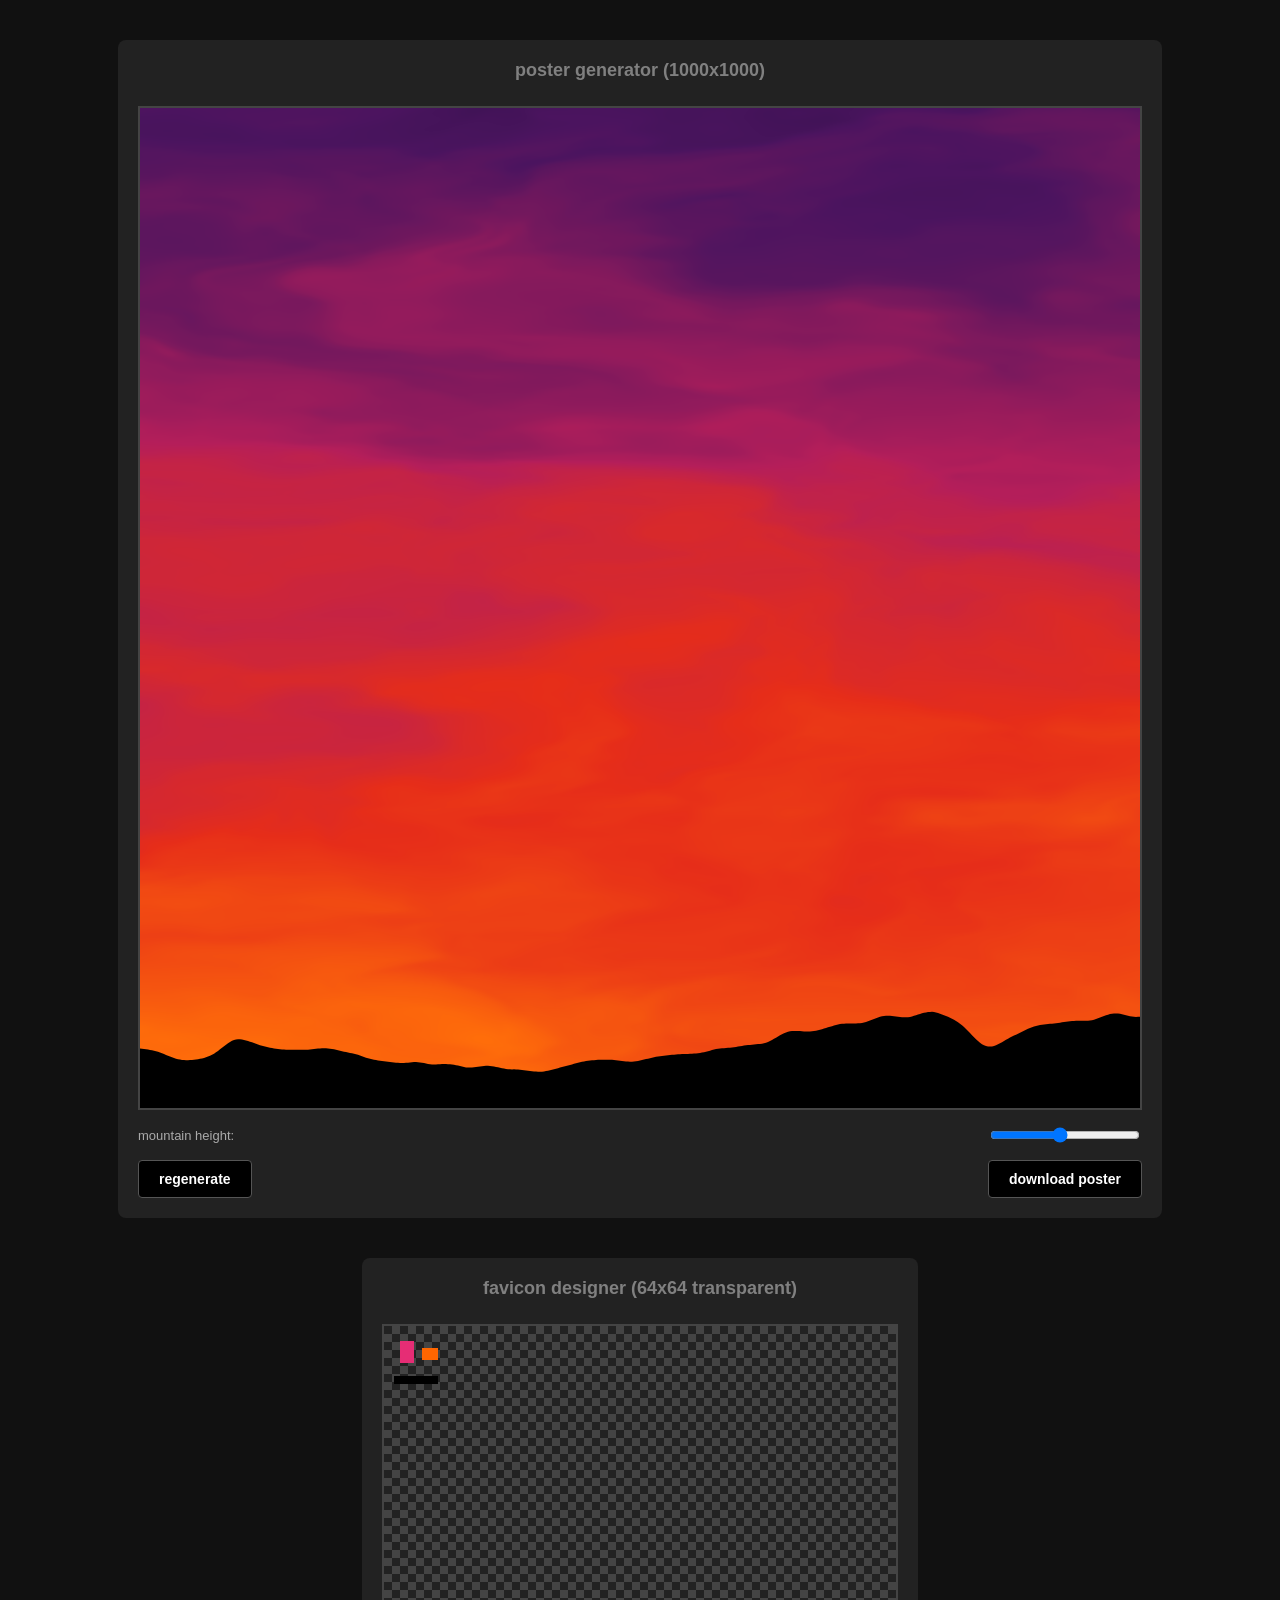
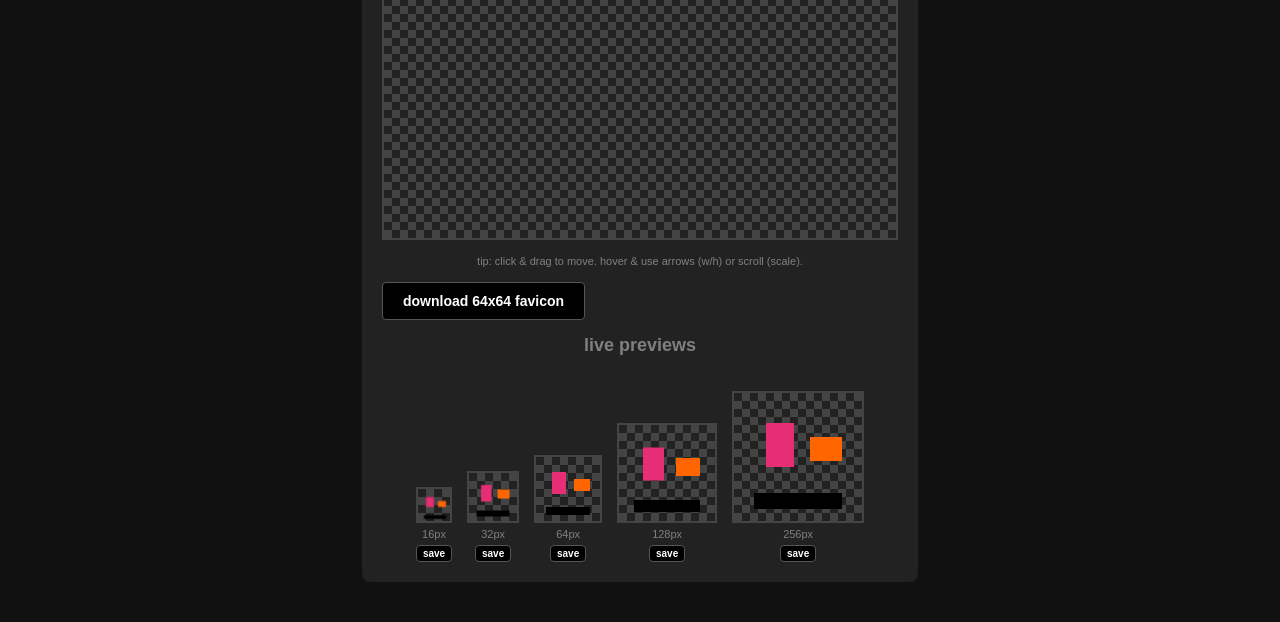
==== poster.html @ cf40ea40 "add: poster" ====
<!DOCTYPE html>
<html lang="en">
<head>
    <meta charset="utf-8" />
    <meta name="viewport" content="width=device-width, initial-scale=1.0" />
    <title>#808080 - poster & favicon playground</title>
    <style>
        html, body {
            margin: 0;
            padding: 20px;
            background-color: #111111;
            color: #ffffff;
            font-family: sans-serif;
        }

        .playground-container {
            display: flex;
            flex-wrap: wrap;
            gap: 40px;
            justify-content: center;
        }

        .tool-box {
            background-color: #222222;
            padding: 20px;
            border-radius: 8px;
            display: flex;
            flex-direction: column;
            align-items: center;
            gap: 15px;
        }

        h2 {
            margin: 0 0 10px 0;
            font-size: 18px;
            text-transform: lowercase;
            color: #808080;
        }

        canvas {
            display: block;
            border: 2px solid #444444;
            background-color: #000000;
        }

        /* Chessboard transparency pattern for favicon workspace */
        .chess-canvas {
            background-image: linear-gradient(45deg, #444 25%, transparent 25%), 
                              linear-gradient(-45deg, #444 25%, transparent 25%), 
                              linear-gradient(45deg, transparent 75%, #444 75%), 
                              linear-gradient(-45deg, transparent 75%, #444 75%);
            background-size: 16px 16px;
            background-position: 0 0, 0 8px, 8px -8px, -8px 0px;
            background-color: #222;
        }

        .controls-row {
            display: flex;
            gap: 10px;
            align-items: center;
            width: 100%;
            justify-content: space-between;
        }

        label {
            font-size: 13px;
            text-transform: lowercase;
            color: #aaaaaa;
        }

        input[type="range"] {
            width: 150px;
        }

        .action-btn {
            background-color: #000000;
            color: #ffffff;
            border: 1px solid #555555;
            padding: 10px 20px;
            font-size: 14px;
            font-weight: bold;
            cursor: pointer;
            text-transform: lowercase;
            border-radius: 4px;
            transition: background-color 0.2s;
        }

        .action-btn:hover {
            background-color: #333333;
        }

        .previews-grid {
            display: flex;
            gap: 15px;
            align-items: flex-end;
            flex-wrap: wrap;
            justify-content: center;
            margin-top: 10px;
        }

        .preview-item {
            display: flex;
            flex-direction: column;
            align-items: center;
            gap: 5px;
            font-size: 11px;
            color: #808080;
        }
    </style>
</head>
<body>
    <div class="playground-container">
        
        <!-- POSTER TOOL -->
        <div class="tool-box">
            <h2>poster generator (1000x1000)</h2>
            <canvas id="poster-canvas" width="1000" height="1000"></canvas>
            
            <div class="controls-row">
                <label for="mountain-slider">mountain height:</label>
                <input id="mountain-slider" type="range" min="0.02" max="0.30" step="0.01" value="0.15" />
            </div>

            <div class="controls-row">
                <button id="regen-poster-btn" class="action-btn" type="button">regenerate</button>
                <button id="download-poster-btn" class="action-btn" type="button">download poster</button>
            </div>
        </div>

        <!-- FAVICON TOOL -->
        <div class="tool-box">
            <h2>favicon designer (64x64 transparent)</h2>
            <canvas id="favicon-canvas" class="chess-canvas" width="512" height="512" style="width: 512px; height: 512px;"></canvas>
            <div style="font-size: 11px; color: #808080; text-transform: lowercase;">
                tip: click & drag to move. hover & use arrows (w/h) or scroll (scale).
            </div>

            <div class="controls-row">
                <button id="download-favicon-btn" class="action-btn" type="button">download 64x64 favicon</button>
            </div>

            <h2>live previews</h2>
            <div class="previews-grid">
                <div class="preview-item">
                    <canvas id="prev-16" width="16" height="16" class="chess-canvas" style="width: 32px; height: 32px;"></canvas>
                    <span>16px</span>
                    <button class="action-btn" style="padding: 2px 6px; font-size: 10px;" onclick="downloadSpecificSize(16)">save</button>
                </div>
                <div class="preview-item">
                    <canvas id="prev-32" width="32" height="32" class="chess-canvas" style="width: 48px; height: 48px;"></canvas>
                    <span>32px</span>
                    <button class="action-btn" style="padding: 2px 6px; font-size: 10px;" onclick="downloadSpecificSize(32)">save</button>
                </div>
                <div class="preview-item">
                    <canvas id="prev-64" width="64" height="64" class="chess-canvas" style="width: 64px; height: 64px;"></canvas>
                    <span>64px</span>
                    <button class="action-btn" style="padding: 2px 6px; font-size: 10px;" onclick="downloadSpecificSize(64)">save</button>
                </div>
                <div class="preview-item">
                    <canvas id="prev-128" width="128" height="128" class="chess-canvas" style="width: 96px; height: 96px;"></canvas>
                    <span>128px</span>
                    <button class="action-btn" style="padding: 2px 6px; font-size: 10px;" onclick="downloadSpecificSize(128)">save</button>
                </div>
                <div class="preview-item">
                    <canvas id="prev-256" width="256" height="256" class="chess-canvas" style="width: 128px; height: 128px;"></canvas>
                    <span>256px</span>
                    <button class="action-btn" style="padding: 2px 6px; font-size: 10px;" onclick="downloadSpecificSize(256)">save</button>
                </div>
            </div>
        </div>

    </div>

    <script>
        'use strict';

        // ==========================================
        // CONSTANTS & CONFIGURATION
        // ==========================================

        const MATH_HALF = 0.5;
        const POSTER_WIDTH = 1000;
        const POSTER_HEIGHT = 1000;
        const FAVICON_SIZE = 64;
        
        const TABLE_SIZE = 256;
        const TABLE_MASK = 255;
        const NOISE_OCTAVES = 5;
        const NOISE_PERSISTENCE = 0.5;
        const NOISE_LACUNARITY = 2.0;

        const SCALE_X = 0.0015;
        const SCALE_Y = 0.005;
        const WARP_STRENGTH_X = 2.0;
        const WARP_STRENGTH_Y = 1.0;
        const WARP_OFFSET = 5.2;

        const PALETTE = [
            { r: 20,  g: 15,  b: 50  },
            { r: 75,  g: 20,  b: 95  },
            { r: 180, g: 30,  b: 90  },
            { r: 230, g: 45,  b: 25  },
            { r: 255, g: 110, b: 10  },
            { r: 255, g: 195, b: 20  }
        ];
        const PALETTE_OFFSET = 1;
        const RGB_ALPHA_OPAQUE = 255;
        const PIXEL_DATA_STEP = 4;
        const SILHOUETTE_COLOR = '#000000';
        const SILHOUETTE_OCTAVES = 4;
        const MOUNTAIN_STEP = 2;

        // Interaction Constants
        const ARROW_STEP = 1;
        const WHEEL_SCALE_FACTOR = 1.05;
        const MIN_RECT_DIM = 2;

        // Runtime Global State
        let currentPosterSeed = 133799;
        let faviconRectangles = [];
        let selectedRectIndex = -1;
        let isDragging = false;
        let dragOffsetX = 0;
        let dragOffsetY = 0;

        // ==========================================
        // UTILITIES & NOISE GENERATOR
        // ==========================================

        const getSeededRandom = (seedValue) => {
            let t = seedValue += 0x6D2B79F5;
            t = Math.imul(t ^ t >>> 15, t | 1);
            t ^= t + Math.imul(t ^ t >>> 7, t | 61);
            return ((t ^ t >>> 14) >>> 0) / 4294967296;
        };

        const getSeededFloat = (seedValue, min, max) => {
            return getSeededRandom(seedValue) * (max - min) + min;
        };

        const lerp = (a, b, t) => {
            return a + (b - a) * t;
        };

        const smoothstep = (t) => {
            return t * t * (3 - 2 * t);
        };

        const noise2D = (x, y, seed) => {
            const xi = Math.floor(x);
            const yi = Math.floor(y);
            const xf = x - xi;
            const yf = y - yi;
            
            const hash = (px, py) => {
                let s = Math.imul(px, 374761393) + Math.imul(py, 668265261) + Math.imul(seed, 14469);
                return getSeededRandom(s);
            };

            const c00 = hash(xi, yi);
            const c10 = hash(xi + 1, yi);
            const c01 = hash(xi, yi + 1);
            const c11 = hash(xi + 1, yi + 1);
            
            const sx = smoothstep(xf);
            const sy = smoothstep(yf);
            
            const nx0 = lerp(c00, c10, sx);
            const nx1 = lerp(c01, c11, sx);
            
            return lerp(nx0, nx1, sy);
        };

        const fbm = (x, y, octaves, seed) => {
            let total = 0;
            let amplitude = 1.0;
            let frequency = 1.0;
            let maxValue = 0;
            
            for (let i = 0; i < octaves; i++) {
                total += noise2D(x * frequency, y * frequency, seed + i) * amplitude;
                maxValue += amplitude;
                amplitude *= NOISE_PERSISTENCE;
                frequency *= NOISE_LACUNARITY;
            }
            
            return total / maxValue;
        };

        const getColorForValue = (value) => {
            const clamped = Math.max(0, Math.min(1, value));
            const maxIndex = PALETTE.length - PALETTE_OFFSET;
            const scaledValue = clamped * maxIndex;
            const index1 = Math.floor(scaledValue);
            const index2 = Math.min(index1 + PALETTE_OFFSET, maxIndex);
            const blend = scaledValue - index1;
            const c1 = PALETTE[index1];
            const c2 = PALETTE[index2];
            
            return {
                r: lerp(c1.r, c2.r, blend),
                g: lerp(c1.g, c2.g, blend),
                b: lerp(c1.b, c2.b, blend)
            };
        };

        // ==========================================
        // POSTER GENERATION LOGIC
        // ==========================================

        const drawPoster = () => {
            const canvas = document.getElementById('poster-canvas');
            const ctx = canvas.getContext('2d');
            const slider = document.getElementById('mountain-slider');
            const mountainRatio = parseFloat(slider.value);

            const imageData = ctx.createImageData(POSTER_WIDTH, POSTER_HEIGHT);
            const data = imageData.data;
            
            const offsetX = getSeededFloat(currentPosterSeed + 1, 0, 1000);
            const offsetY = getSeededFloat(currentPosterSeed + 2, 0, 1000);
            
            for (let y = 0; y < POSTER_HEIGHT; y++) {
                const normalizedY = y / POSTER_HEIGHT;
                
                for (let x = 0; x < POSTER_WIDTH; x++) {
                    const nx = (x + offsetX) * SCALE_X;
                    const ny = (y + offsetY) * SCALE_Y;
                    
                    const warp1 = fbm(nx, ny, NOISE_OCTAVES, currentPosterSeed + 10);
                    const warp2 = fbm(nx + WARP_OFFSET, ny + WARP_OFFSET, NOISE_OCTAVES, currentPosterSeed + 20);
                    
                    const distortedX = nx + (warp1 * WARP_STRENGTH_X);
                    const distortedY = ny + (warp2 * WARP_STRENGTH_Y);
                    
                    const noiseVal = fbm(distortedX, distortedY, NOISE_OCTAVES, currentPosterSeed + 30);
                    const finalValue = (noiseVal * 0.4) + (normalizedY * 0.6);
                    
                    const color = getColorForValue(finalValue);
                    const pixelIndex = (y * POSTER_WIDTH + x) * PIXEL_DATA_STEP;
                    
                    data[pixelIndex] = color.r;
                    data[pixelIndex + 1] = color.g;
                    data[pixelIndex + 2] = color.b;
                    data[pixelIndex + 3] = RGB_ALPHA_OPAQUE;
                }
            }
            
            ctx.putImageData(imageData, 0, 0);

            // Draw Silhouette
            const maxMountainHeight = POSTER_HEIGHT * mountainRatio;
            const mountainSeed = getSeededFloat(currentPosterSeed + 40, 0, 1000);
            
            ctx.beginPath();
            ctx.moveTo(0, POSTER_HEIGHT);
            
            for (let x = 0; x <= POSTER_WIDTH; x += MOUNTAIN_STEP) {
                const nx = x * 0.005;
                const noiseVal = fbm(nx + mountainSeed, mountainSeed, SILHOUETTE_OCTAVES, currentPosterSeed + 50);
                const yOffset = noiseVal * maxMountainHeight;
                const yPos = POSTER_HEIGHT - yOffset;
                ctx.lineTo(x, yPos);
            }
            
            ctx.lineTo(POSTER_WIDTH, POSTER_HEIGHT);
            ctx.closePath();
            ctx.fillStyle = SILHOUETTE_COLOR;
            ctx.fill();
        };

        // ==========================================
        // FAVICON DESIGNER LOGIC
        // ==========================================

        const initFaviconRectangles = () => {
            faviconRectangles = [
                { x: 10, y: 50, w: 44, h: 8, color: '#000000' },
                { x: 16, y: 15, w: 14, h: 22, color: '#e62d75' },
                { x: 38, y: 22, w: 16, h: 12, color: '#ff6600' }
            ];
        };

        const drawFaviconPlayground = () => {
            const canvas = document.getElementById('favicon-canvas');
            const ctx = canvas.getContext('2d');
            
            ctx.clearRect(0, 0, FAVICON_SIZE, FAVICON_SIZE);

            for (let i = 0; i < faviconRectangles.length; i++) {
                const rect = faviconRectangles[i];
                ctx.fillStyle = rect.color;
                ctx.fillRect(rect.x, rect.y, rect.w, rect.h);

                if (i === selectedRectIndex) {
                    ctx.strokeStyle = '#00ffff';
                    ctx.lineWidth = 1;
                    ctx.strokeRect(rect.x - 0.5, rect.y - 0.5, rect.w + 1, rect.h + 1);
                }
            }

            updatePreviews();
        };

        const updatePreviews = () => {
            const sourceCanvas = document.getElementById('favicon-canvas');
            const sizes = [16, 32, 64, 128, 256];

            sizes.forEach((sz) => {
                const prevCanvas = document.getElementById('prev-' + sz);
                if (!prevCanvas) return;
                const prevCtx = prevCanvas.getContext('2d');
                prevCtx.clearRect(0, 0, sz, sz);
                prevCtx.imageSmoothingEnabled = false; // Keeps pixel art / retro shapes crisp
                prevCtx.drawImage(sourceCanvas, 0, 0, FAVICON_SIZE, FAVICON_SIZE, 0, 0, sz, sz);
            });
        };

        const downloadSpecificSize = (targetSize) => {
            const sourceCanvas = document.getElementById('favicon-canvas');
            const exportCanvas = document.createElement('canvas');
            exportCanvas.width = targetSize;
            exportCanvas.height = targetSize;
            const exportCtx = exportCanvas.getContext('2d');
            
            exportCtx.imageSmoothingEnabled = false;
            exportCtx.drawImage(sourceCanvas, 0, 0, FAVICON_SIZE, FAVICON_SIZE, 0, 0, targetSize, targetSize);
            
            const link = document.createElement('a');
            link.download = 'favicon-' + targetSize + 'x' + targetSize + '.png';
            link.href = exportCanvas.toDataURL('image/png');
            link.click();
        };

        // ==========================================
        // MOUSE & KEYBOARD INTERACTION HANDLERS
        // ==========================================

        const getMousePos = (canvas, evt) => {
            const rect = canvas.getBoundingClientRect();
            const scale = FAVICON_SIZE / canvas.clientWidth;
            return {
                x: (evt.clientX - rect.left) * scale,
                y: (evt.clientY - rect.top) * scale
            };
        };

        const setupFaviconInteractions = () => {
            const canvas = document.getElementById('favicon-canvas');

            canvas.addEventListener('mousedown', (e) => {
                const pos = getMousePos(canvas, e);
                selectedRectIndex = -1;

                for (let i = faviconRectangles.length - 1; i >= 0; i--) {
                    const r = faviconRectangles[i];
                    if (pos.x >= r.x && pos.x <= r.x + r.w && pos.y >= r.y && pos.y <= r.y + r.h) {
                        selectedRectIndex = i;
                        isDragging = true;
                        dragOffsetX = pos.x - r.x;
                        dragOffsetY = pos.y - r.y;
                        break;
                    }
                }
                drawFaviconPlayground();
            });

            canvas.addEventListener('mousemove', (e) => {
                if (!isDragging || selectedRectIndex === -1) return;
                const pos = getMousePos(canvas, e);
                const r = faviconRectangles[selectedRectIndex];
                r.x = pos.x - dragOffsetX;
                r.y = pos.y - dragOffsetY;
                drawFaviconPlayground();
            });

            window.addEventListener('mouseup', () => {
                isDragging = false;
            });

            canvas.addEventListener('wheel', (e) => {
                const pos = getMousePos(canvas, e);
                for (let i = faviconRectangles.length - 1; i >= 0; i--) {
                    const r = faviconRectangles[i];
                    if (pos.x >= r.x && pos.x <= r.x + r.w && pos.y >= r.y && pos.y <= r.y + r.h) {
                        e.preventDefault();
                        const isZoomIn = e.deltaY < 0;
                        const factor = isZoomIn ? WHEEL_SCALE_FACTOR : (1 / WHEEL_SCALE_FACTOR);
                        
                        const newW = Math.max(MIN_RECT_DIM, r.w * factor);
                        const newH = Math.max(MIN_RECT_DIM, r.h * factor);
                        
                        r.x += (r.w - newW) * MATH_HALF;
                        r.y += (r.h - newH) * MATH_HALF;
                        r.w = newW;
                        r.h = newH;

                        drawFaviconPlayground();
                        break;
                    }
                }
            }, { passive: false });

            window.addEventListener('keydown', (e) => {
                if (selectedRectIndex === -1) return;
                const r = faviconRectangles[selectedRectIndex];
                let handled = false;

                if (e.key === 'ArrowRight') {
                    r.w = Math.max(MIN_RECT_DIM, r.w + ARROW_STEP);
                    handled = true;
                } else if (e.key === 'ArrowLeft') {
                    r.w = Math.max(MIN_RECT_DIM, r.w - ARROW_STEP);
                    handled = true;
                } else if (e.key === 'ArrowDown') {
                    r.h = Math.max(MIN_RECT_DIM, r.h + ARROW_STEP);
                    handled = true;
                } else if (e.key === 'ArrowUp') {
                    r.h = Math.max(MIN_RECT_DIM, r.h - ARROW_STEP);
                    handled = true;
                }

                if (handled) {
                    e.preventDefault();
                    drawFaviconPlayground();
                }
            });
        };

        // ==========================================
        // INITIALIZATION & UI BINDINGS
        // ==========================================

        window.onload = () => {
            drawPoster();

            document.getElementById('regen-poster-btn').onclick = () => {
                currentPosterSeed = Math.floor(Math.random() * 100000000);
                drawPoster();
            };

            document.getElementById('mountain-slider').oninput = () => {
                drawPoster();
            };

            document.getElementById('download-poster-btn').onclick = () => {
                const posterCanvas = document.getElementById('poster-canvas');
                const link = document.createElement('a');
                link.download = 'rgb128-sunset-poster.png';
                link.href = posterCanvas.toDataURL('image/png');
                link.click();
            };

            initFaviconRectangles();
            drawFaviconPlayground();
            setupFaviconInteractions();

            document.getElementById('download-favicon-btn').onclick = () => {
                downloadSpecificSize(FAVICON_SIZE);
            };
        };
    </script>
</body>
</html>
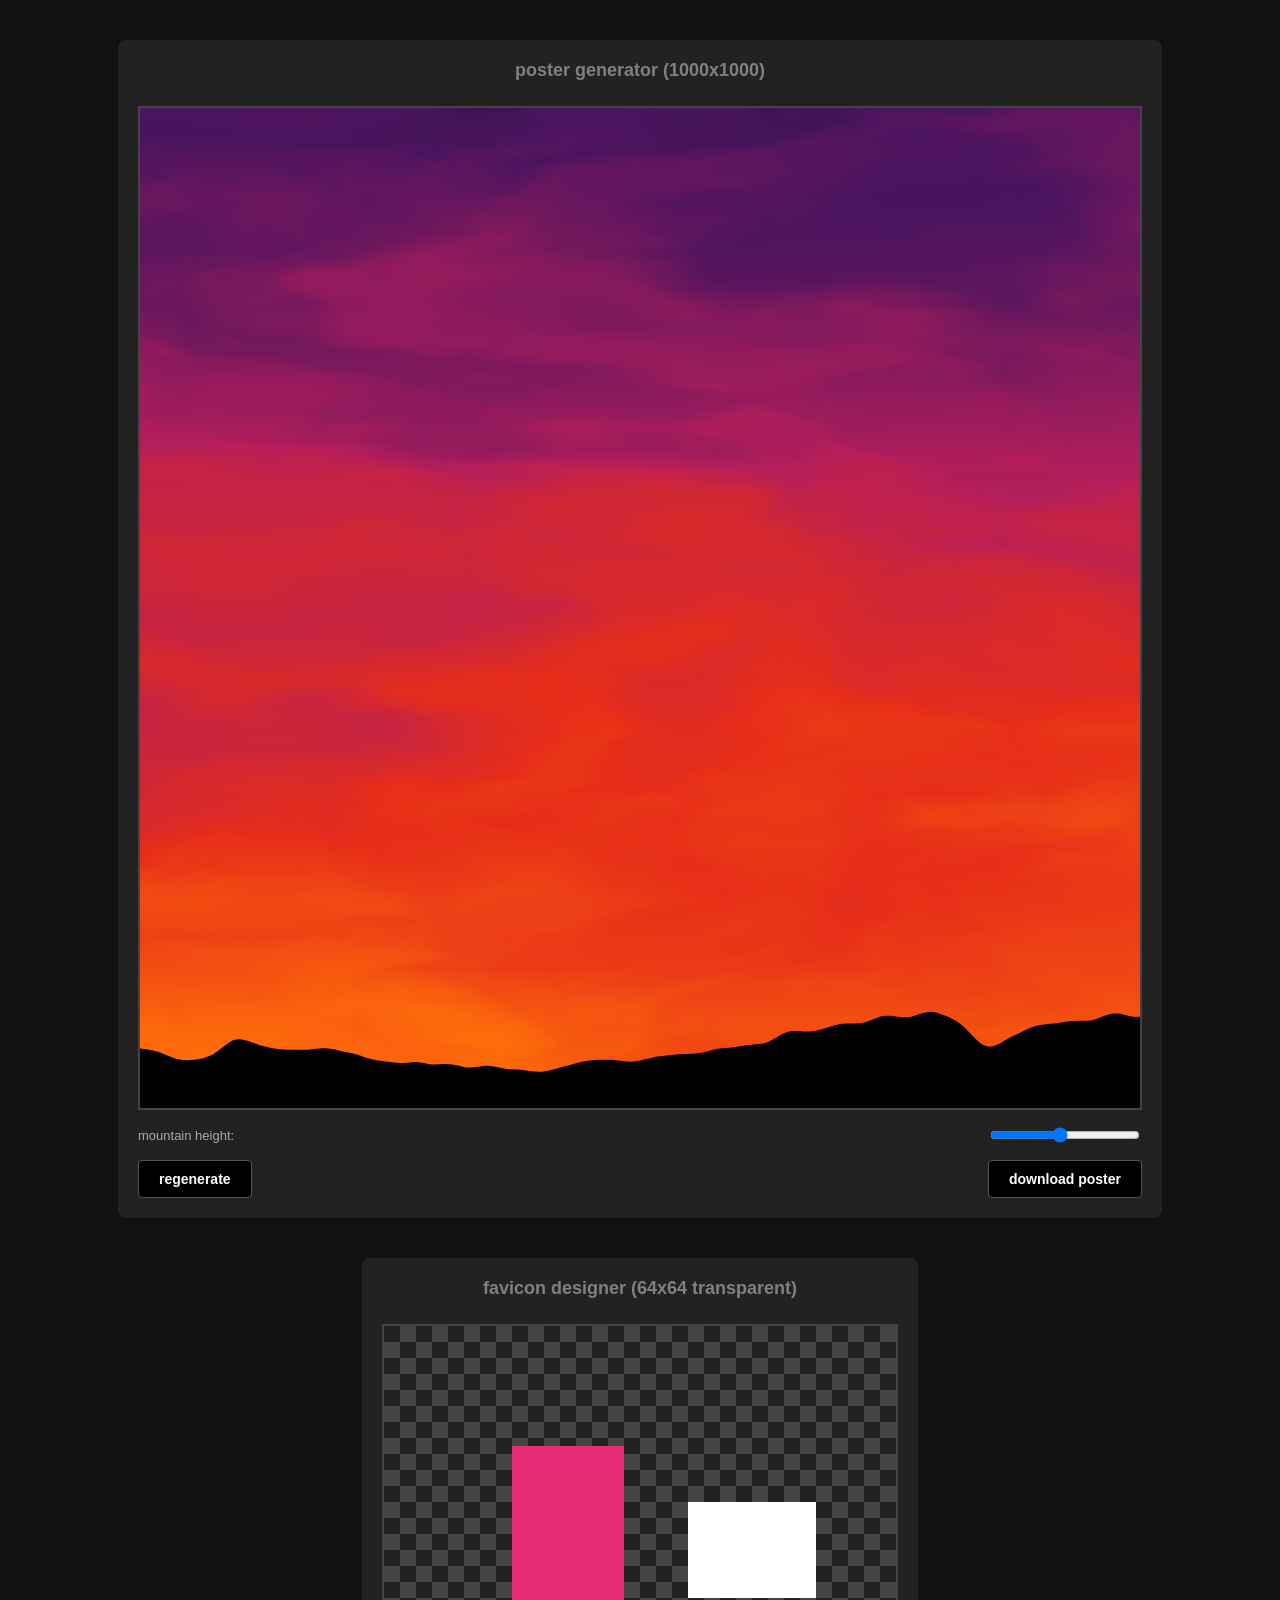
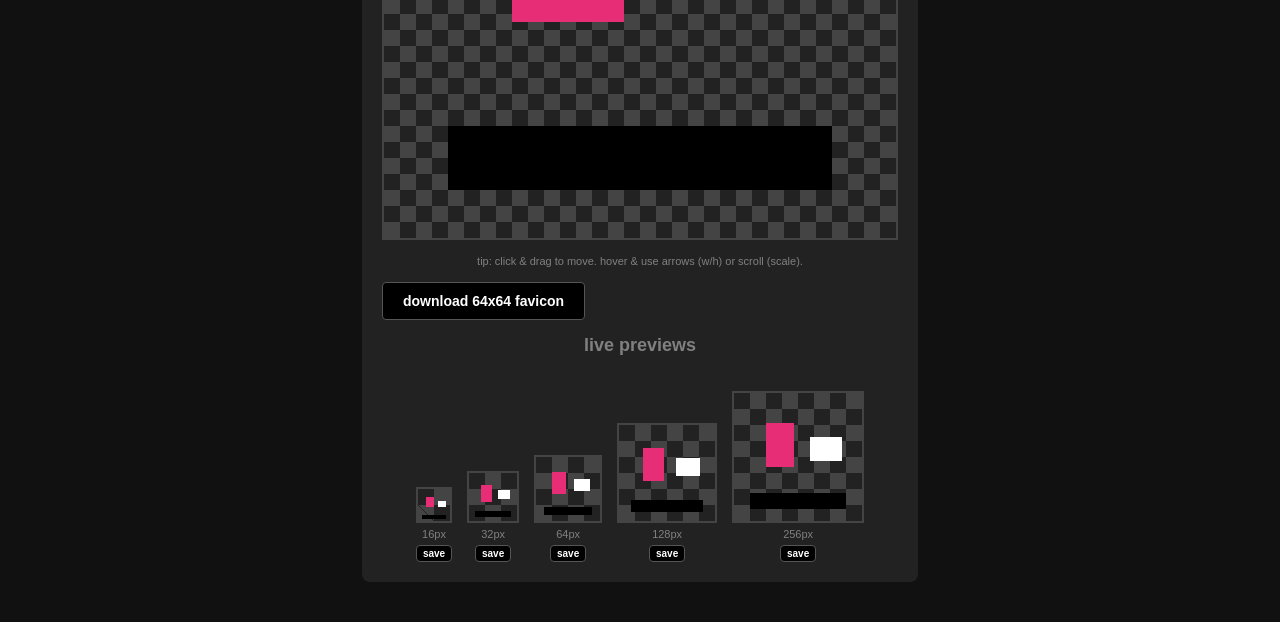
==== commit 495a10cd: "add: favicon" ====
--- a/poster.html
+++ b/poster.html
@@ -49,8 +49,8 @@
                               linear-gradient(-45deg, #444 25%, transparent 25%), 
                               linear-gradient(45deg, transparent 75%, #444 75%), 
                               linear-gradient(-45deg, transparent 75%, #444 75%);
-            background-size: 16px 16px;
-            background-position: 0 0, 0 8px, 8px -8px, -8px 0px;
+            background-size: 32px 32px;
+            background-position: 0 0, 0 16px, 16px -16px, -16px 0px;
             background-color: #222;
         }
 
@@ -130,7 +130,8 @@
         <!-- FAVICON TOOL -->
         <div class="tool-box">
             <h2>favicon designer (64x64 transparent)</h2>
-            <canvas id="favicon-canvas" class="chess-canvas" width="512" height="512" style="width: 512px; height: 512px;"></canvas>
+            <!-- Main playground canvas is native 64x64, scaled up cleanly via CSS to 512x512 -->
+            <canvas id="favicon-canvas" class="chess-canvas" width="64" height="64" style="width: 512px; height: 512px; image-rendering: pixelated;"></canvas>
             <div style="font-size: 11px; color: #808080; text-transform: lowercase;">
                 tip: click & drag to move. hover & use arrows (w/h) or scroll (scale).
             </div>
@@ -142,27 +143,27 @@
             <h2>live previews</h2>
             <div class="previews-grid">
                 <div class="preview-item">
-                    <canvas id="prev-16" width="16" height="16" class="chess-canvas" style="width: 32px; height: 32px;"></canvas>
+                    <canvas id="prev-16" width="16" height="16" class="chess-canvas" style="width: 32px; height: 32px; image-rendering: pixelated;"></canvas>
                     <span>16px</span>
                     <button class="action-btn" style="padding: 2px 6px; font-size: 10px;" onclick="downloadSpecificSize(16)">save</button>
                 </div>
                 <div class="preview-item">
-                    <canvas id="prev-32" width="32" height="32" class="chess-canvas" style="width: 48px; height: 48px;"></canvas>
+                    <canvas id="prev-32" width="32" height="32" class="chess-canvas" style="width: 48px; height: 48px; image-rendering: pixelated;"></canvas>
                     <span>32px</span>
                     <button class="action-btn" style="padding: 2px 6px; font-size: 10px;" onclick="downloadSpecificSize(32)">save</button>
                 </div>
                 <div class="preview-item">
-                    <canvas id="prev-64" width="64" height="64" class="chess-canvas" style="width: 64px; height: 64px;"></canvas>
+                    <canvas id="prev-64" width="64" height="64" class="chess-canvas" style="width: 64px; height: 64px; image-rendering: pixelated;"></canvas>
                     <span>64px</span>
                     <button class="action-btn" style="padding: 2px 6px; font-size: 10px;" onclick="downloadSpecificSize(64)">save</button>
                 </div>
                 <div class="preview-item">
-                    <canvas id="prev-128" width="128" height="128" class="chess-canvas" style="width: 96px; height: 96px;"></canvas>
+                    <canvas id="prev-128" width="128" height="128" class="chess-canvas" style="width: 96px; height: 96px; image-rendering: pixelated;"></canvas>
                     <span>128px</span>
                     <button class="action-btn" style="padding: 2px 6px; font-size: 10px;" onclick="downloadSpecificSize(128)">save</button>
                 </div>
                 <div class="preview-item">
-                    <canvas id="prev-256" width="256" height="256" class="chess-canvas" style="width: 128px; height: 128px;"></canvas>
+                    <canvas id="prev-256" width="256" height="256" class="chess-canvas" style="width: 128px; height: 128px; image-rendering: pixelated;"></canvas>
                     <span>256px</span>
                     <button class="action-btn" style="padding: 2px 6px; font-size: 10px;" onclick="downloadSpecificSize(256)">save</button>
                 </div>
@@ -375,9 +376,10 @@
 
         const initFaviconRectangles = () => {
             faviconRectangles = [
-                { x: 10, y: 50, w: 44, h: 8, color: '#000000' },
+                { x: 8, y: 50, w: 48, h: 8, color: '#000000' }, // Bottom mountain line
                 { x: 16, y: 15, w: 14, h: 22, color: '#e62d75' },
-                { x: 38, y: 22, w: 16, h: 12, color: '#ff6600' }
+                { x: 38, y: 22, w: 16, h: 12, color: '#ff0000' },
+                { x: 38, y: 22, w: 16, h: 12, color: '#ffffff' },
             ];
         };
 
@@ -385,17 +387,18 @@
             const canvas = document.getElementById('favicon-canvas');
             const ctx = canvas.getContext('2d');
             
+            ctx.imageSmoothingEnabled = false;
             ctx.clearRect(0, 0, FAVICON_SIZE, FAVICON_SIZE);
 
             for (let i = 0; i < faviconRectangles.length; i++) {
                 const rect = faviconRectangles[i];
                 ctx.fillStyle = rect.color;
-                ctx.fillRect(rect.x, rect.y, rect.w, rect.h);
+                ctx.fillRect(Math.round(rect.x), Math.round(rect.y), Math.round(rect.w), Math.round(rect.h));
 
                 if (i === selectedRectIndex) {
                     ctx.strokeStyle = '#00ffff';
                     ctx.lineWidth = 1;
-                    ctx.strokeRect(rect.x - 0.5, rect.y - 0.5, rect.w + 1, rect.h + 1);
+                    ctx.strokeRect(Math.round(rect.x) - 0.5, Math.round(rect.y) - 0.5, Math.round(rect.w) + 1, Math.round(rect.h) + 1);
                 }
             }
 
@@ -410,8 +413,8 @@
                 const prevCanvas = document.getElementById('prev-' + sz);
                 if (!prevCanvas) return;
                 const prevCtx = prevCanvas.getContext('2d');
+                prevCtx.imageSmoothingEnabled = false;
                 prevCtx.clearRect(0, 0, sz, sz);
-                prevCtx.imageSmoothingEnabled = false; // Keeps pixel art / retro shapes crisp
                 prevCtx.drawImage(sourceCanvas, 0, 0, FAVICON_SIZE, FAVICON_SIZE, 0, 0, sz, sz);
             });
         };
@@ -438,10 +441,11 @@
 
         const getMousePos = (canvas, evt) => {
             const rect = canvas.getBoundingClientRect();
-            const scale = FAVICON_SIZE / canvas.clientWidth;
+            const scaleX = FAVICON_SIZE / rect.width;
+            const scaleY = FAVICON_SIZE / rect.height;
             return {
-                x: (evt.clientX - rect.left) * scale,
-                y: (evt.clientY - rect.top) * scale
+                x: (evt.clientX - rect.left) * scaleX,
+                y: (evt.clientY - rect.top) * scaleY
             };
         };
 
